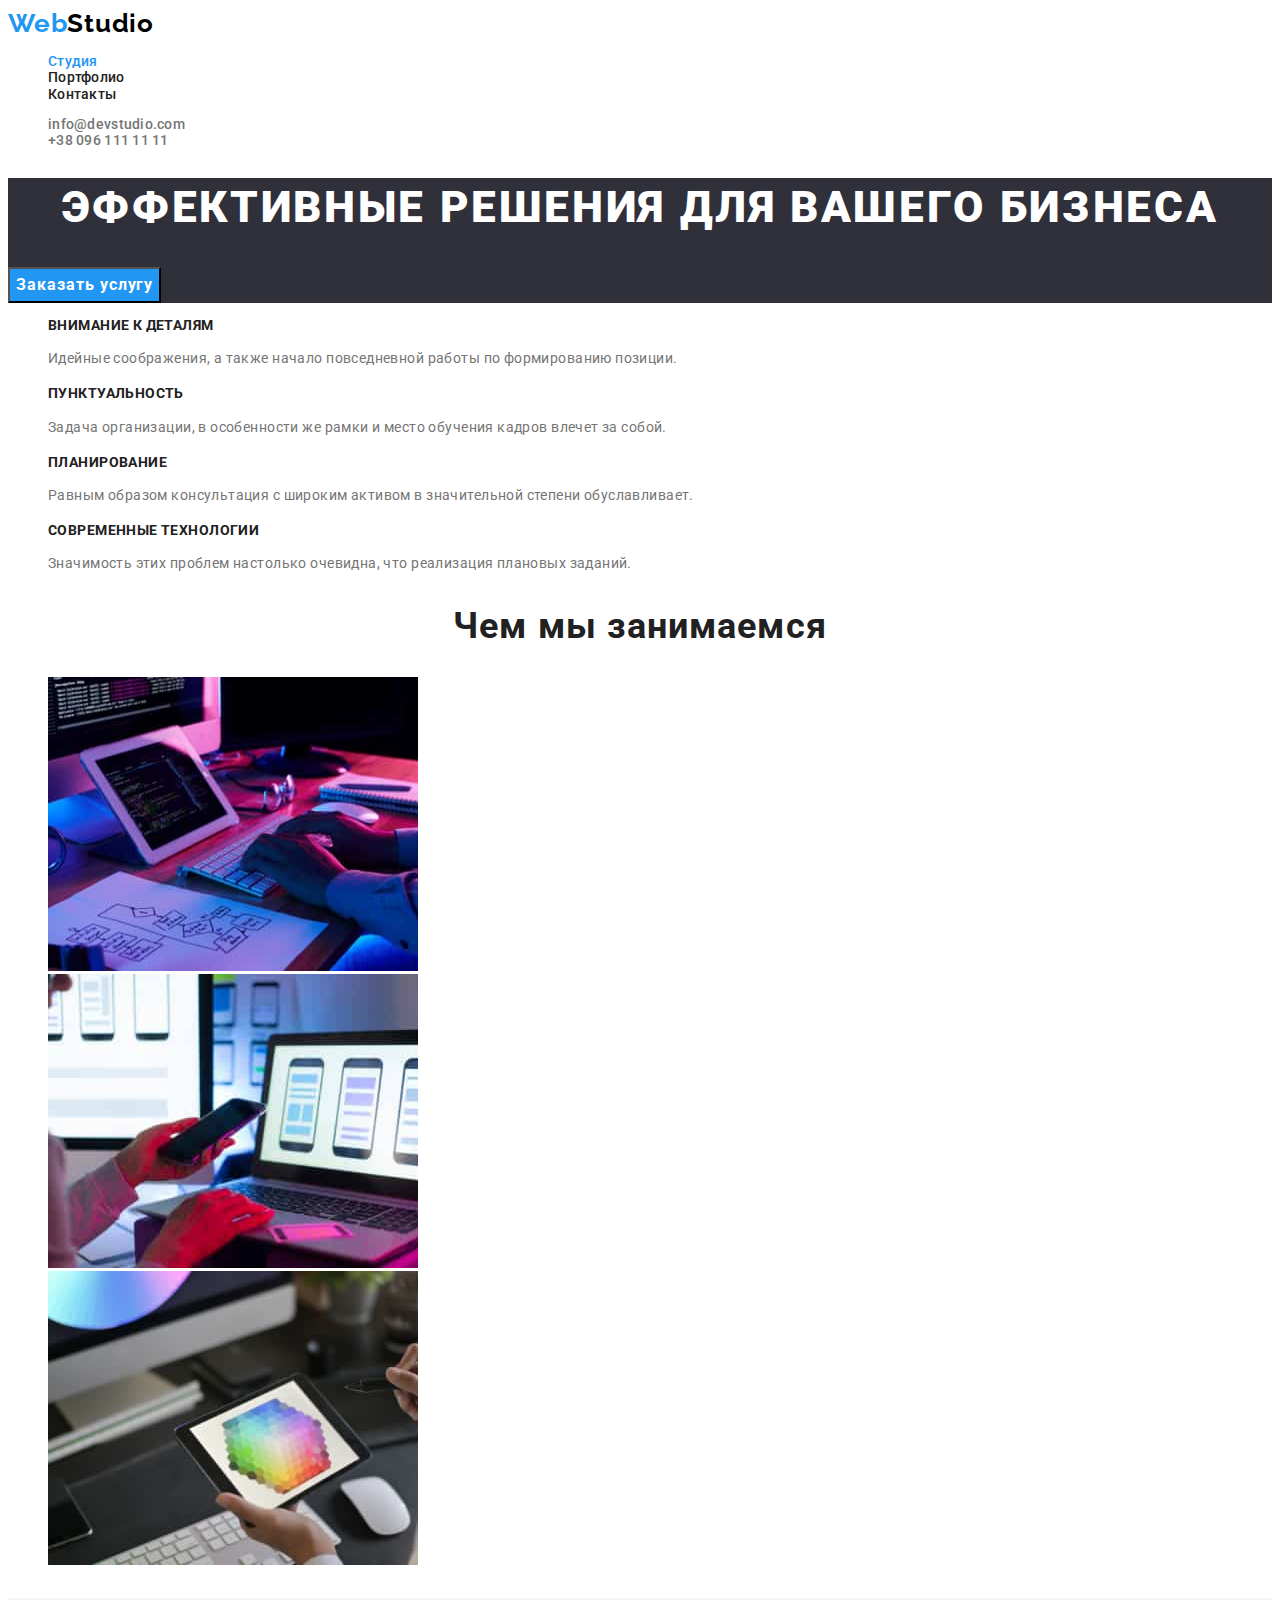
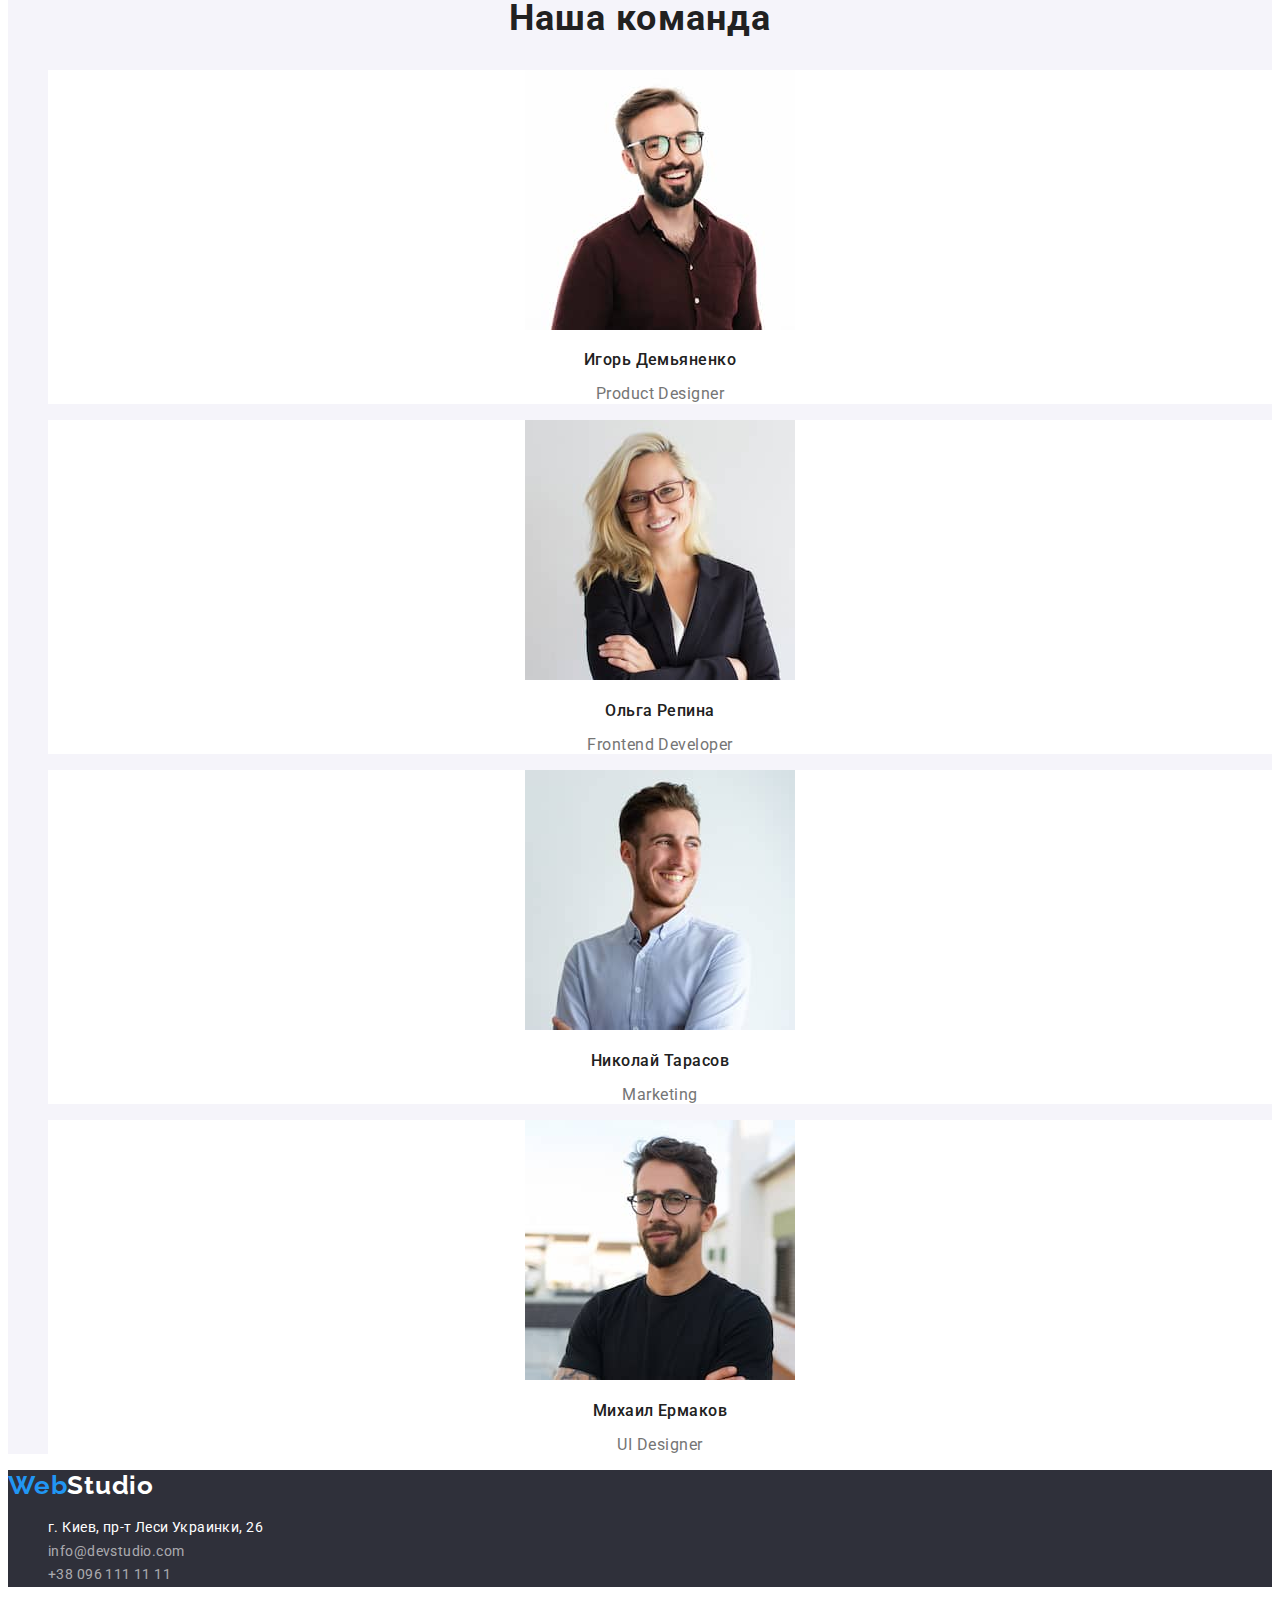
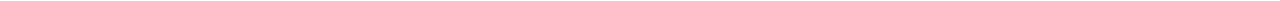
==== index.html @ c89c3334 "Initial commit" ====
<!DOCTYPE html>
<html lang="ru">
  <head>
    <meta charset="UTF-8" />
    <meta http-equiv="X-UA-Compatible" content="IE=edge" />
    <meta name="viewport" content="width=device-width, initial-scale=1.0" />
    <title>Студия</title>
    <link rel="preconnect" href="https://fonts.googleapis.com" />
    <link rel="preconnect" href="https://fonts.gstatic.com" crossorigin />
    <link
      href="https://fonts.googleapis.com/css2?family=Raleway:wght@700&family=Roboto:wght@400;500;700;900&display=swap"
      rel="stylesheet"
    />
    <link rel="stylesheet" href="./css/styles.css" />
    <link rel="shortcut icon" href="./images/favicon.ico" type="image/x-icon" />
  </head>
  <body>
    <header>
      <!-- LOGO of a site -->

      <nav>
        <a class="link logo" href="./index.html"
          >Web<span class="head-studio">Studio</span></a
        >

        <ul class="nopoint main-nav">
          <li>
            <a
              class="link nav-link main-nav-link link-active"
              href="./index.html"
              >Студия</a
            >
          </li>
          <li>
            <a class="link nav-link main-nav-link" href="./portfolio.html"
              >Портфолио</a
            >
          </li>
          <li><a class="link nav-link main-nav-link" href="">Контакты</a></li>
        </ul>
      </nav>

      <!-- contacts at header -->

      <ul class="nopoint contact-nav">
        <li>
          <a class="link nav-link" href="mailto:info@devstudio.com"
            >info@devstudio.com</a
          >
        </li>
        <li>
          <a class="link nav-link" href="tel:+380961111111"
            >+38 096 111 11 11</a
          >
        </li>
      </ul>
    </header>

    <main>
      <!-- The hero content -->

      <section class="hero">
        <h1 class="title hero-title">Эффективные решения для вашего бизнеса</h1>
        <button class="btn-active button hero-btn" type="button">
          Заказать услугу
        </button>
      </section>

      <!-- Qualities of a company -->

      <section class="qualities">
        <h2 class="visually-hidden">Качества компании</h2>
        <ul class="nopoint">
          <li>
            <h3 class="title title-qualities">Внимание к деталям</h3>
            <p class="text-qualities">
              Идейные соображения, а также начало повседневной работы по
              формированию позиции.
            </p>
          </li>

          <li>
            <h3 class="title title-qualities">Пунктуальность</h3>
            <p class="text-qualities">
              Задача организации, в особенности же рамки и место обучения кадров
              влечет за собой.
            </p>
          </li>

          <li>
            <h3 class="title title-qualities">Планирование</h3>
            <p class="text-qualities">
              Равным образом консультация с широким активом в значительной
              степени обуславливает.
            </p>
          </li>

          <li>
            <h3 class="title title-qualities">Современные технологии</h3>
            <p class="text-qualities">
              Значимость этих проблем настолько очевидна, что реализация
              плановых заданий.
            </p>
          </li>
        </ul>
      </section>

      <!-- photos of a company -->

      <section class="photos">
        <h2 class="title">Чем мы занимаемся</h2>
        <ul class="nopoint">
          <li>
            <img
              src="./images/box1.jpg"
              alt="Man's hands are working"
              width="370"
              height="294"
            />
          </li>
          <li>
            <img
              src="./images/box2.jpg"
              alt="Hands, laptop and phone"
              width="370"
              height="294"
            />
          </li>
          <li>
            <img
              src="./images/box3.jpg"
              alt="Choosing a color"
              width="370"
              height="294"
            />
          </li>
        </ul>
      </section>

      <!-- photos of workers -->

      <section class="workers">
        <h2 class="title">Наша команда</h2>
        <ul class="nopoint">
          <li class="card">
            <img
              src="./images/img1.jpg"
              alt="I. Demyanenko"
              width="270"
              height="260"
            />
            <h3 class="title name">Игорь Демьяненко</h3>
            <p lang="en">Product Designer</p>
          </li>
          <li class="card">
            <img
              src="./images/img2.jpg"
              alt="O. Repina"
              width="270"
              height="260"
            />
            <h3 class="title name">Ольга Репина</h3>
            <p lang="en">Frontend Developer</p>
          </li>
          <li class="card">
            <img
              src="./images/img3.jpg"
              alt="N. Tarasov"
              width="270"
              height="260"
            />
            <h3 class="title name">Николай Тарасов</h3>
            <p lang="en">Marketing</p>
          </li>
          <li class="card">
            <img
              src="./images/img4.jpg"
              alt="M. Yermakov"
              width="270"
              height="260"
            />
            <h3 class="title name">Михаил Ермаков</h3>
            <p lang="en">UI Designer</p>
          </li>
        </ul>
      </section>
    </main>

    <footer class="footer">
      <a class="link logo" href="./index.html"
        >Web<span class="bottom-studio">Studio</span></a
      >

      <address class="contact-info">
        <ul class="nopoint">
          <li>
            <a
              class="link contact-address"
              href="https://goo.gl/maps/6H8zDvz9oKY9i1Rz8"
              rel="noopener nofollow"
              >г. Киев, пр-т Леси Украинки, 26</a
            >
          </li>
          <li>
            <a class="link contact-link" href="mailto:info@devstudio.com"
              >info@devstudio.com</a
            >
          </li>
          <li>
            <a class="link contact-link" href="tel:+380961111111"
              >+38 096 111 11 11</a
            >
          </li>
        </ul>
      </address>
    </footer>
  </body>
</html>
---- css/styles.css ----
/* Объявим переменные */
:root {
    /* text clrs */
--main-clr: #2196F3;
--title-color: #212121;
--text-color: #757575;
--foot-adress: rgba(255, 255, 255, 0.6);
--white-clr: white;
    /* bg clrs */
--bg-clr-main: #2F303A;
--bg-clr-secondary: #F5F4FA;
    /* others */
--hover-btn: #188CE8; 
--box-height: 1.16;
--ltr-spasing: 0.03em;
}

/* глобальныe стилu */

body {
    font-family: 'Roboto', sans-serif;
    font-size: 14px;

    color: var(--text-color);
}
.nopoint {
    list-style: none;
}
/* link start */
.link {
    text-decoration: none;
    color: inherit;
}
.nav-link.link-active,
.link:hover,
.link:focus {
    color: var(--main-clr);
}
/* buttons start */
.button {
    font-family: inherit;
    font-size: 16px;
    font-weight: 500;
    
    cursor: pointer;
}
.button:hover,
.button:focus {
    color: var(--white-clr);
    background-color: var(--hover-btn);
}
.btn-active {
    color: var(--white-clr);
    background-color: var(--main-clr);
}
.btn-passive {
    color: var(--title-color);
    background-color: var(--bg-clr-secondary);
}
/* buttons end */
.visually-hidden {
    position: absolute;
    width: 1px;
    height: 1px;
    margin: -1px;
    border: 0;
    padding: 0;

    white-space: nowrap;
    clip-path: inset(100%);
    clip: rect(0 0 0 0);
    overflow: hidden;
}
.title {    
    color: var(--title-color);
}
.logo {
    font-family: 'Raleway', sans-serif;
    font-weight: 700;
    font-size: 26px;
    line-height: 1.2;
    letter-spacing: var(--ltr-spasing);

    color: var(--main-clr);
}

/* локальные стили */

/* header */
.head-studio {
    color: black;
}
.nav-link {
    font-weight: 500;
    font-size: 14px;
    line-height: var(--box-height);
    
    letter-spacing: 0.02em;
}
.main-nav-link {
    color: var(--title-color);
}
/* hero section */
.hero {
    background-color: var(--bg-clr-main);
}
.hero-title {
    font-weight: 900;
    font-size: 44px;
    line-height: 1.36;
    text-align: center;
    letter-spacing: 0.06em;
    text-transform: uppercase;

    color: var(--white-clr);
}
.hero-btn {
    line-height: 1.88;
    font-weight: 700;
    letter-spacing: 0.06em;
}
/* qualities section */
.title-qualities {
    font-size: inherit;
    line-height: var(--box-height);
    letter-spacing: var(--ltr-spasing);
    text-transform: uppercase;
}
.text-qualities {
    line-height: 1.71;
    letter-spacing: var(--ltr-spasing);
}
/* photos section */
.photos > .title,
.workers > .title {
    font-size: 36px;
    line-height: 1.16;
    text-align: center;
    letter-spacing: var(--ltr-spasing);
}
/* workers section */
.workers {
    background-color: var(--bg-clr-secondary);
}
.card {
    background-color: var(--white-clr);
    text-align: center;
    font-size: 16px;
    line-height: var(--box-height);
    letter-spacing: var(--ltr-spasing);
}
.name {
    font-weight: 500;
    font-size: inherit;
    line-height: 1.19;
    letter-spacing: var(--ltr-spasing);
}
/* footer section */
.footer {
    background-color: var(--bg-clr-main);
}
.bottom-studio {
    color: var(--white-clr);
}
.contact-info {
    font-style: inherit;
    font-size: 14px;
    line-height: 1.71;    
    letter-spacing: var(--ltr-spasing);
}
.contact-address {
    color: var(--white-clr);
}
.contact-link {
    color: var(--foot-adress);
}

/* END OF INDEX.HTML */


/* START PORTFOLIO.HTML */

.project-name {
    font-size: 18px;
    line-height: 2;
    letter-spacing: 0.06em;
}
.project-descrption {
    font-size: 16px;
    line-height: 1.88;
    letter-spacing: var(--ltr-spasing);
}
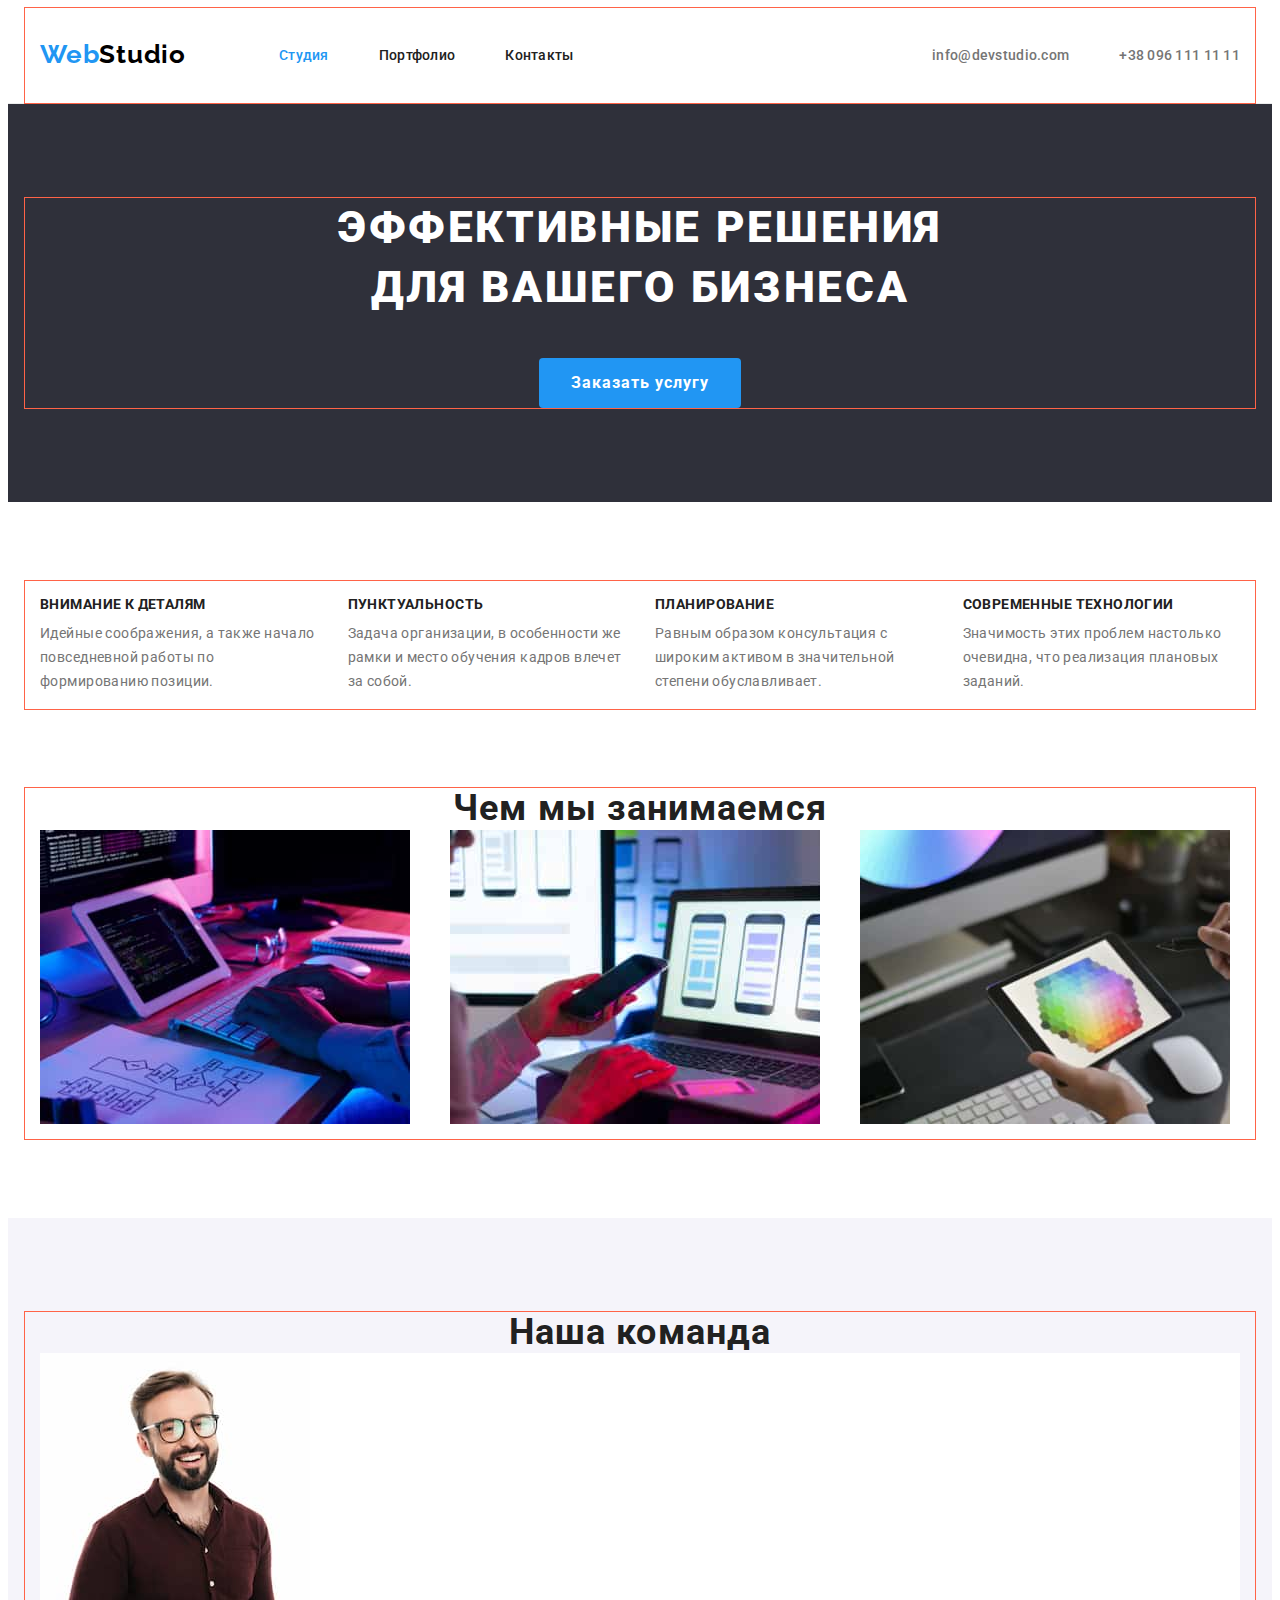
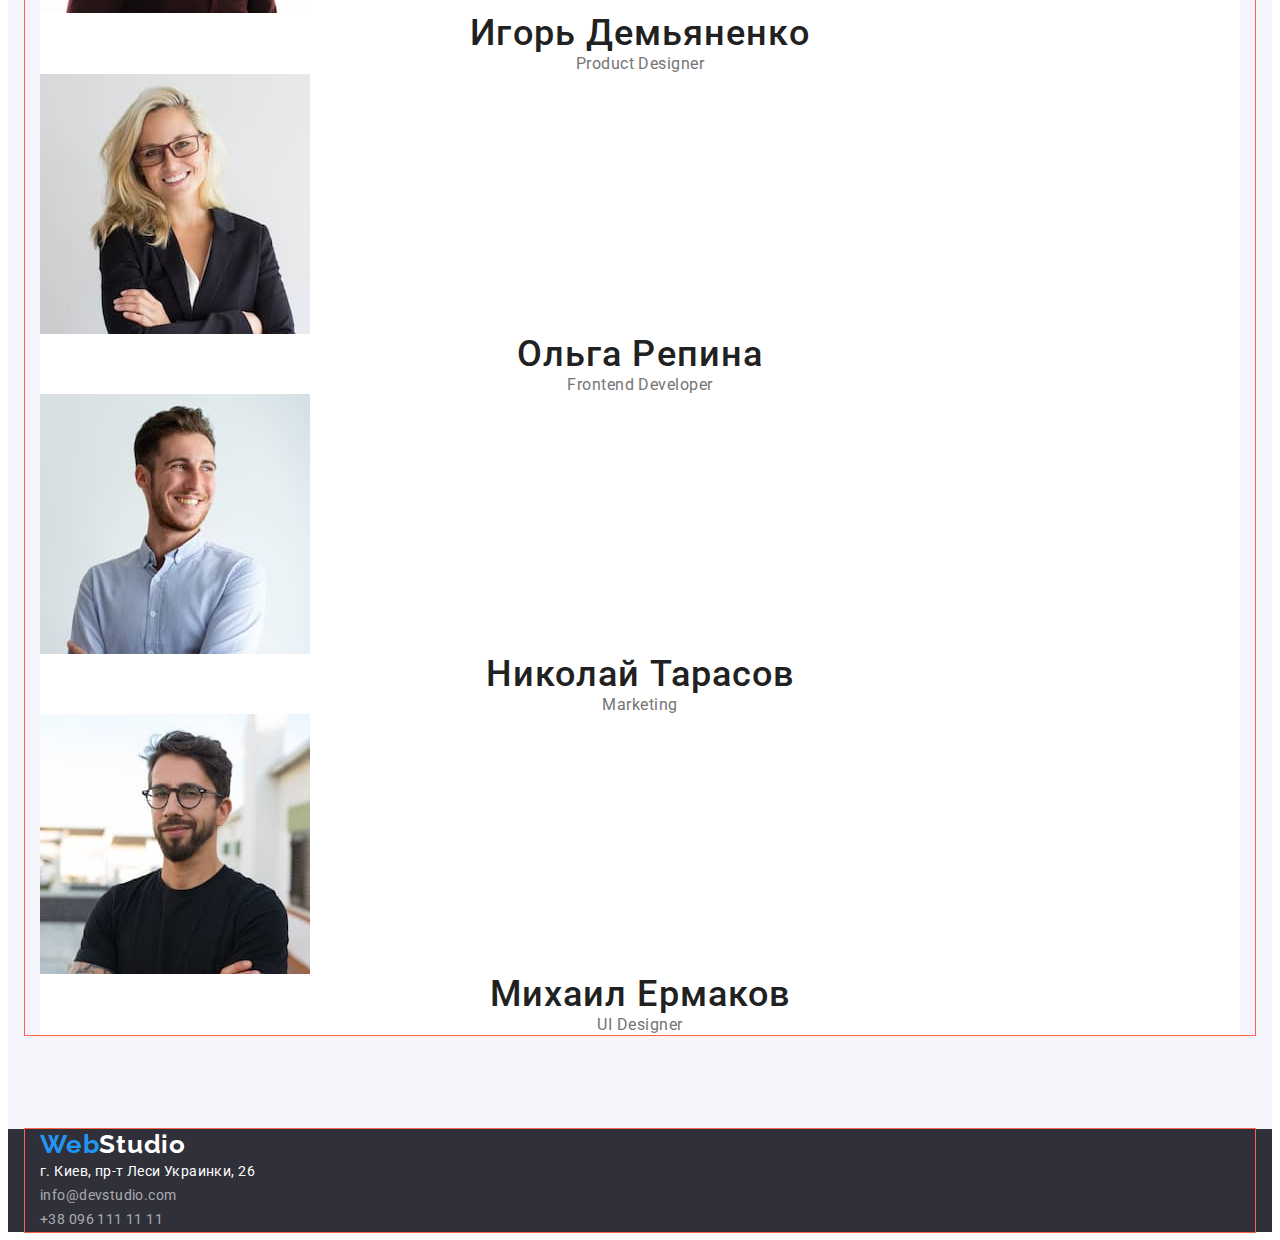
==== commit 04d31708: "3 sections" ====
--- a/index.html
+++ b/index.html
@@ -5,214 +5,239 @@
     <meta http-equiv="X-UA-Compatible" content="IE=edge" />
     <meta name="viewport" content="width=device-width, initial-scale=1.0" />
     <title>Студия</title>
+    <!-- fonts -->
     <link rel="preconnect" href="https://fonts.googleapis.com" />
     <link rel="preconnect" href="https://fonts.gstatic.com" crossorigin />
     <link
       href="https://fonts.googleapis.com/css2?family=Raleway:wght@700&family=Roboto:wght@400;500;700;900&display=swap"
       rel="stylesheet"
     />
+    <!-- normalize -->
+    <link
+      rel="stylesheet"
+      href="https://cdnjs.cloudflare.com/ajax/libs/modern-normalize/1.1.0/modern-normalize.min.css"
+      integrity="sha512-wpPYUAdjBVSE4KJnH1VR1HeZfpl1ub8YT/NKx4PuQ5NmX2tKuGu6U/JRp5y+Y8XG2tV+wKQpNHVUX03MfMFn9Q=="
+      crossorigin="anonymous"
+      referrerpolicy="no-referrer"
+    />
+    <!-- custom styles -->
     <link rel="stylesheet" href="./css/styles.css" />
     <link rel="shortcut icon" href="./images/favicon.ico" type="image/x-icon" />
   </head>
   <body>
-    <header>
+    <header class="header">
       <!-- LOGO of a site -->
-
-      <nav>
-        <a class="link logo" href="./index.html"
-          >Web<span class="head-studio">Studio</span></a
-        >
-
-        <ul class="nopoint main-nav">
-          <li>
-            <a
-              class="link nav-link main-nav-link link-active"
-              href="./index.html"
-              >Студия</a
-            >
-          </li>
-          <li>
-            <a class="link nav-link main-nav-link" href="./portfolio.html"
-              >Портфолио</a
-            >
-          </li>
-          <li><a class="link nav-link main-nav-link" href="">Контакты</a></li>
-        </ul>
-      </nav>
-
-      <!-- contacts at header -->
-
-      <ul class="nopoint contact-nav">
-        <li>
-          <a class="link nav-link" href="mailto:info@devstudio.com"
-            >info@devstudio.com</a
+      <div class="container header-container">
+        <nav class="header-nav">
+          <a class="link logo" href="./index.html"
+            >Web<span class="head-studio">Studio</span></a
           >
-        </li>
-        <li>
-          <a class="link nav-link" href="tel:+380961111111"
-            >+38 096 111 11 11</a
-          >
-        </li>
-      </ul>
-    </header>
-
-    <main>
-      <!-- The hero content -->
-
-      <section class="hero">
-        <h1 class="title hero-title">Эффективные решения для вашего бизнеса</h1>
-        <button class="btn-active button hero-btn" type="button">
-          Заказать услугу
-        </button>
-      </section>
-
-      <!-- Qualities of a company -->
-
-      <section class="qualities">
-        <h2 class="visually-hidden">Качества компании</h2>
-        <ul class="nopoint">
-          <li>
-            <h3 class="title title-qualities">Внимание к деталям</h3>
-            <p class="text-qualities">
-              Идейные соображения, а также начало повседневной работы по
-              формированию позиции.
-            </p>
-          </li>
-
-          <li>
-            <h3 class="title title-qualities">Пунктуальность</h3>
-            <p class="text-qualities">
-              Задача организации, в особенности же рамки и место обучения кадров
-              влечет за собой.
-            </p>
-          </li>
-
-          <li>
-            <h3 class="title title-qualities">Планирование</h3>
-            <p class="text-qualities">
-              Равным образом консультация с широким активом в значительной
-              степени обуславливает.
-            </p>
-          </li>
-
-          <li>
-            <h3 class="title title-qualities">Современные технологии</h3>
-            <p class="text-qualities">
-              Значимость этих проблем настолько очевидна, что реализация
-              плановых заданий.
-            </p>
-          </li>
-        </ul>
-      </section>
-
-      <!-- photos of a company -->
-
-      <section class="photos">
-        <h2 class="title">Чем мы занимаемся</h2>
-        <ul class="nopoint">
-          <li>
-            <img
-              src="./images/box1.jpg"
-              alt="Man's hands are working"
-              width="370"
-              height="294"
-            />
-          </li>
-          <li>
-            <img
-              src="./images/box2.jpg"
-              alt="Hands, laptop and phone"
-              width="370"
-              height="294"
-            />
-          </li>
-          <li>
-            <img
-              src="./images/box3.jpg"
-              alt="Choosing a color"
-              width="370"
-              height="294"
-            />
-          </li>
-        </ul>
-      </section>
-
-      <!-- photos of workers -->
-
-      <section class="workers">
-        <h2 class="title">Наша команда</h2>
-        <ul class="nopoint">
-          <li class="card">
-            <img
-              src="./images/img1.jpg"
-              alt="I. Demyanenko"
-              width="270"
-              height="260"
-            />
-            <h3 class="title name">Игорь Демьяненко</h3>
-            <p lang="en">Product Designer</p>
-          </li>
-          <li class="card">
-            <img
-              src="./images/img2.jpg"
-              alt="O. Repina"
-              width="270"
-              height="260"
-            />
-            <h3 class="title name">Ольга Репина</h3>
-            <p lang="en">Frontend Developer</p>
-          </li>
-          <li class="card">
-            <img
-              src="./images/img3.jpg"
-              alt="N. Tarasov"
-              width="270"
-              height="260"
-            />
-            <h3 class="title name">Николай Тарасов</h3>
-            <p lang="en">Marketing</p>
-          </li>
-          <li class="card">
-            <img
-              src="./images/img4.jpg"
-              alt="M. Yermakov"
-              width="270"
-              height="260"
-            />
-            <h3 class="title name">Михаил Ермаков</h3>
-            <p lang="en">UI Designer</p>
-          </li>
-        </ul>
-      </section>
-    </main>
-
-    <footer class="footer">
-      <a class="link logo" href="./index.html"
-        >Web<span class="bottom-studio">Studio</span></a
-      >
-
-      <address class="contact-info">
-        <ul class="nopoint">
-          <li>
-            <a
-              class="link contact-address"
-              href="https://goo.gl/maps/6H8zDvz9oKY9i1Rz8"
-              rel="noopener nofollow"
-              >г. Киев, пр-т Леси Украинки, 26</a
-            >
-          </li>
-          <li>
-            <a class="link contact-link" href="mailto:info@devstudio.com"
+
+          <ul class="nopoint main-nav">
+            <li class="main-nav-item">
+              <a
+                class="link nav-link main-nav-link link-active"
+                href="./index.html"
+                >Студия</a
+              >
+            </li>
+            <li class="main-nav-item">
+              <a class="link nav-link main-nav-link" href="./portfolio.html"
+                >Портфолио</a
+              >
+            </li>
+            <li class="main-nav-item">
+              <a class="link nav-link main-nav-link" href="">Контакты</a>
+            </li>
+          </ul>
+        </nav>
+
+        <!-- contacts at header -->
+
+        <ul class="nopoint contact-nav">
+          <li class="contact-nav-item">
+            <a class="link nav-link" href="mailto:info@devstudio.com"
               >info@devstudio.com</a
             >
           </li>
-          <li>
-            <a class="link contact-link" href="tel:+380961111111"
+          <li class="contact-nav-item">
+            <a class="link nav-link" href="tel:+380961111111"
               >+38 096 111 11 11</a
             >
           </li>
         </ul>
-      </address>
+      </div>
+    </header>
+
+    <main>
+      <!-- The hero content -->
+
+      <section class="hero section">
+        <div class="container">
+          <h1 class="title hero-title">
+            Эффективные решения<br />для вашего бизнеса
+          </h1>
+          <button class="btn-active button hero-btn" type="button">
+            Заказать услугу
+          </button>
+        </div>
+      </section>
+
+      <!-- Qualities of a company -->
+
+      <section class="qualities section">
+        <div class="container">
+          <h2 class="visually-hidden">Качества компании</h2>
+          <ul class="nopoint card-set">
+            <li class="card-set-item">
+              <h3 class="title title-qualities">Внимание к деталям</h3>
+              <p class="text-qualities">
+                Идейные соображения, а также начало повседневной работы по
+                формированию позиции.
+              </p>
+            </li>
+
+            <li class="card-set-item">
+              <h3 class="title title-qualities">Пунктуальность</h3>
+              <p class="text-qualities">
+                Задача организации, в особенности же рамки и место обучения
+                кадров влечет за собой.
+              </p>
+            </li>
+
+            <li class="card-set-item">
+              <h3 class="title title-qualities">Планирование</h3>
+              <p class="text-qualities">
+                Равным образом консультация с широким активом в значительной
+                степени обуславливает.
+              </p>
+            </li>
+
+            <li class="card-set-item">
+              <h3 class="title title-qualities">Современные технологии</h3>
+              <p class="text-qualities">
+                Значимость этих проблем настолько очевидна, что реализация
+                плановых заданий.
+              </p>
+            </li>
+          </ul>
+        </div>
+      </section>
+
+      <!-- photos of a company -->
+
+      <section class="photos section">
+        <div class="container">
+          <h2 class="title">Чем мы занимаемся</h2>
+          <ul class="nopoint card-set">
+            <li class="card-set-item">
+              <img
+                src="./images/box1.jpg"
+                alt="Man's hands are working"
+                width="370"
+                height="294"
+              />
+            </li>
+            <li class="card-set-item">
+              <img
+                src="./images/box2.jpg"
+                alt="Hands, laptop and phone"
+                width="370"
+                height="294"
+              />
+            </li>
+            <li class="card-set-item">
+              <img
+                src="./images/box3.jpg"
+                alt="Choosing a color"
+                width="370"
+                height="294"
+              />
+            </li>
+          </ul>
+        </div>
+      </section>
+
+      <!-- photos of workers -->
+
+      <section class="workers section">
+        <div class="container">
+          <h2 class="title">Наша команда</h2>
+          <ul class="nopoint">
+            <li class="card">
+              <img
+                src="./images/img1.jpg"
+                alt="I. Demyanenko"
+                width="270"
+                height="260"
+              />
+              <h3 class="title name">Игорь Демьяненко</h3>
+              <p lang="en">Product Designer</p>
+            </li>
+            <li class="card">
+              <img
+                src="./images/img2.jpg"
+                alt="O. Repina"
+                width="270"
+                height="260"
+              />
+              <h3 class="title name">Ольга Репина</h3>
+              <p lang="en">Frontend Developer</p>
+            </li>
+            <li class="card">
+              <img
+                src="./images/img3.jpg"
+                alt="N. Tarasov"
+                width="270"
+                height="260"
+              />
+              <h3 class="title name">Николай Тарасов</h3>
+              <p lang="en">Marketing</p>
+            </li>
+            <li class="card">
+              <img
+                src="./images/img4.jpg"
+                alt="M. Yermakov"
+                width="270"
+                height="260"
+              />
+              <h3 class="title name">Михаил Ермаков</h3>
+              <p lang="en">UI Designer</p>
+            </li>
+          </ul>
+        </div>
+      </section>
+    </main>
+
+    <footer class="footer">
+      <div class="container">
+        <a class="link logo" href="./index.html"
+          >Web<span class="bottom-studio">Studio</span></a
+        >
+
+        <address class="contact-info">
+          <ul class="nopoint">
+            <li>
+              <a
+                class="link contact-address"
+                href="https://goo.gl/maps/6H8zDvz9oKY9i1Rz8"
+                rel="noopener nofollow"
+                >г. Киев, пр-т Леси Украинки, 26</a
+              >
+            </li>
+            <li>
+              <a class="link contact-link" href="mailto:info@devstudio.com"
+                >info@devstudio.com</a
+              >
+            </li>
+            <li>
+              <a class="link contact-link" href="tel:+380961111111"
+                >+38 096 111 11 11</a
+              >
+            </li>
+          </ul>
+        </address>
+      </div>
     </footer>
   </body>
 </html>
--- a/css/styles.css
+++ b/css/styles.css
@@ -1,192 +1,277 @@
 /* Объявим переменные */
 :root {
-    /* text clrs */
---main-clr: #2196F3;
---title-color: #212121;
---text-color: #757575;
---foot-adress: rgba(255, 255, 255, 0.6);
---white-clr: white;
-    /* bg clrs */
---bg-clr-main: #2F303A;
---bg-clr-secondary: #F5F4FA;
-    /* others */
---hover-btn: #188CE8; 
---box-height: 1.16;
---ltr-spasing: 0.03em;
+  /* text clrs */
+  --main-clr: #2196f3;
+  --title-color: #212121;
+  --text-color: #757575;
+  --foot-adress: rgba(255, 255, 255, 0.6);
+  --white-clr: white;
+  /* bg clrs */
+  --bg-clr-main: #2f303a;
+  --bg-clr-secondary: #f5f4fa;
+  /* others */
+  --hover-btn: #188ce8;
+  --frame-clr: #ececec;
+  --box-height: 1.16;
+  --ltr-spasing: 0.03em;
+  --indent: 30px;
 }
 
 /* глобальныe стилu */
 
 body {
-    font-family: 'Roboto', sans-serif;
-    font-size: 14px;
-
-    color: var(--text-color);
+  font-family: "Roboto", sans-serif;
+  font-size: 14px;
+  color: var(--text-color);
+}
+h1,
+h2,
+h3,
+h4,
+h5,
+h6,
+ul,
+p {
+  margin: 0;
+  padding: 0;
+}
+img {
+  display: block;
+  max-width: 100%;
+  height: auto;
 }
 .nopoint {
-    list-style: none;
+  list-style: none;
 }
 /* link start */
 .link {
-    text-decoration: none;
-    color: inherit;
+  text-decoration: none;
+  color: inherit;
 }
 .nav-link.link-active,
 .link:hover,
 .link:focus {
-    color: var(--main-clr);
+  color: var(--main-clr);
 }
 /* buttons start */
 .button {
-    font-family: inherit;
-    font-size: 16px;
-    font-weight: 500;
-    
-    cursor: pointer;
+  font-family: inherit;
+  font-size: 16px;
+  font-weight: 500;
+  border-radius: 4px;
+  border: none;
+
+  cursor: pointer;
 }
 .button:hover,
 .button:focus {
-    color: var(--white-clr);
-    background-color: var(--hover-btn);
+  color: var(--white-clr);
+  background-color: var(--hover-btn);
 }
 .btn-active {
-    color: var(--white-clr);
-    background-color: var(--main-clr);
+  color: var(--white-clr);
+  background-color: var(--main-clr);
 }
 .btn-passive {
-    color: var(--title-color);
-    background-color: var(--bg-clr-secondary);
+  color: var(--title-color);
+  background-color: var(--bg-clr-secondary);
 }
 /* buttons end */
 .visually-hidden {
-    position: absolute;
-    width: 1px;
-    height: 1px;
-    margin: -1px;
-    border: 0;
-    padding: 0;
-
-    white-space: nowrap;
-    clip-path: inset(100%);
-    clip: rect(0 0 0 0);
-    overflow: hidden;
-}
-.title {    
-    color: var(--title-color);
+  position: absolute;
+  width: 1px;
+  height: 1px;
+  margin: -1px;
+  border: 0;
+  padding: 0;
+
+  white-space: nowrap;
+  clip-path: inset(100%);
+  clip: rect(0 0 0 0);
+  overflow: hidden;
+}
+.title {
+  color: var(--title-color);
 }
 .logo {
-    font-family: 'Raleway', sans-serif;
-    font-weight: 700;
-    font-size: 26px;
-    line-height: 1.2;
-    letter-spacing: var(--ltr-spasing);
-
-    color: var(--main-clr);
-}
-
+  font-family: "Raleway", sans-serif;
+  font-weight: 700;
+  font-size: 26px;
+  line-height: 1.2;
+  letter-spacing: var(--ltr-spasing);
+
+  color: var(--main-clr);
+}
+.container {
+  width: 1200px;
+  padding: 0 15px;
+  margin-left: auto;
+  margin-right: auto;
+
+  outline: 1px solid tomato;
+}
+.section {
+  padding-top: 94px;
+  padding-bottom: 94px;
+}
+/* calc of margin for all cards */
+.card-set {
+  display: flex;
+  flex-wrap: wrap;
+  margin: calc(var(--indent) / -2);
+}
+.card-set-item {
+  flex-basis: calc((100% - var(--items) * var(--indent)) / var(--items));
+  margin: calc(var(--indent) / 2);
+}
 /* локальные стили */
 
 /* header */
+
 .head-studio {
-    color: black;
+  color: black;
 }
 .nav-link {
-    font-weight: 500;
-    font-size: 14px;
-    line-height: var(--box-height);
-    
-    letter-spacing: 0.02em;
+  font-weight: 500;
+  font-size: 14px;
+  line-height: var(--box-height);
+
+  letter-spacing: 0.02em;
+}
+.nav-link,
+.logo {
+  padding: 31px 0 33px 0;
+}
+.header-container,
+.header-nav,
+.main-nav,
+.contact-nav {
+  display: flex;
+}
+.main-nav-item:not(:last-child),
+.contact-nav-item:not(:last-child) {
+  margin-right: 50px;
+}
+.header-nav,
+.header-container {
+  align-items: center;
+}
+.logo {
+  margin-right: 93px;
+}
+.contact-nav {
+  margin-left: auto;
 }
 .main-nav-link {
-    color: var(--title-color);
-}
+  color: var(--title-color);
+}
+.header {
+  border-bottom: 1px solid var(--frame-clr);
+}
+
 /* hero section */
 .hero {
-    background-color: var(--bg-clr-main);
+  text-align: center;
+
+  background-color: var(--bg-clr-main);
 }
 .hero-title {
-    font-weight: 900;
-    font-size: 44px;
-    line-height: 1.36;
-    text-align: center;
-    letter-spacing: 0.06em;
-    text-transform: uppercase;
-
-    color: var(--white-clr);
+  margin-bottom: 40px;
+
+  font-weight: 900;
+  font-size: 44px;
+  line-height: 1.36;
+  text-align: center;
+  letter-spacing: 0.06em;
+  text-transform: uppercase;
+
+  color: var(--white-clr);
 }
 .hero-btn {
-    line-height: 1.88;
-    font-weight: 700;
-    letter-spacing: 0.06em;
+  padding: 10px 32px;
+
+  line-height: 1.88;
+  font-weight: 700;
+  letter-spacing: 0.06em;
 }
 /* qualities section */
 .title-qualities {
-    font-size: inherit;
-    line-height: var(--box-height);
-    letter-spacing: var(--ltr-spasing);
-    text-transform: uppercase;
+  margin-bottom: 10px;
+
+  font-size: inherit;
+  line-height: var(--box-height);
+  letter-spacing: var(--ltr-spasing);
+  text-transform: uppercase;
 }
 .text-qualities {
-    line-height: 1.71;
-    letter-spacing: var(--ltr-spasing);
+  line-height: 1.71;
+  letter-spacing: var(--ltr-spasing);
+}
+.qualities .card-set {
+  --items: 4;
+}
+.qualities {
+  padding-bottom: 0;
 }
 /* photos section */
-.photos > .title,
-.workers > .title {
-    font-size: 36px;
-    line-height: 1.16;
-    text-align: center;
-    letter-spacing: var(--ltr-spasing);
+.photos .title,
+.workers .title {
+  font-size: 36px;
+  line-height: 1.16;
+  text-align: center;
+  letter-spacing: var(--ltr-spasing);
+}
+.photos .card-set {
+  --items: 3;
 }
 /* workers section */
 .workers {
-    background-color: var(--bg-clr-secondary);
+  background-color: var(--bg-clr-secondary);
 }
 .card {
-    background-color: var(--white-clr);
-    text-align: center;
-    font-size: 16px;
-    line-height: var(--box-height);
-    letter-spacing: var(--ltr-spasing);
+  background-color: var(--white-clr);
+  text-align: center;
+  font-size: 16px;
+  line-height: var(--box-height);
+  letter-spacing: var(--ltr-spasing);
 }
 .name {
-    font-weight: 500;
-    font-size: inherit;
-    line-height: 1.19;
-    letter-spacing: var(--ltr-spasing);
+  font-weight: 500;
+  font-size: inherit;
+  line-height: 1.19;
+  letter-spacing: var(--ltr-spasing);
 }
 /* footer section */
 .footer {
-    background-color: var(--bg-clr-main);
+  background-color: var(--bg-clr-main);
 }
 .bottom-studio {
-    color: var(--white-clr);
+  color: var(--white-clr);
 }
 .contact-info {
-    font-style: inherit;
-    font-size: 14px;
-    line-height: 1.71;    
-    letter-spacing: var(--ltr-spasing);
+  font-style: inherit;
+  font-size: 14px;
+  line-height: 1.71;
+  letter-spacing: var(--ltr-spasing);
 }
 .contact-address {
-    color: var(--white-clr);
+  color: var(--white-clr);
 }
 .contact-link {
-    color: var(--foot-adress);
+  color: var(--foot-adress);
 }
 
 /* END OF INDEX.HTML */
 
-
 /* START PORTFOLIO.HTML */
 
 .project-name {
-    font-size: 18px;
-    line-height: 2;
-    letter-spacing: 0.06em;
+  font-size: 18px;
+  line-height: 2;
+  letter-spacing: 0.06em;
 }
 .project-descrption {
-    font-size: 16px;
-    line-height: 1.88;
-    letter-spacing: var(--ltr-spasing);
-}+  font-size: 16px;
+  line-height: 1.88;
+  letter-spacing: var(--ltr-spasing);
+}
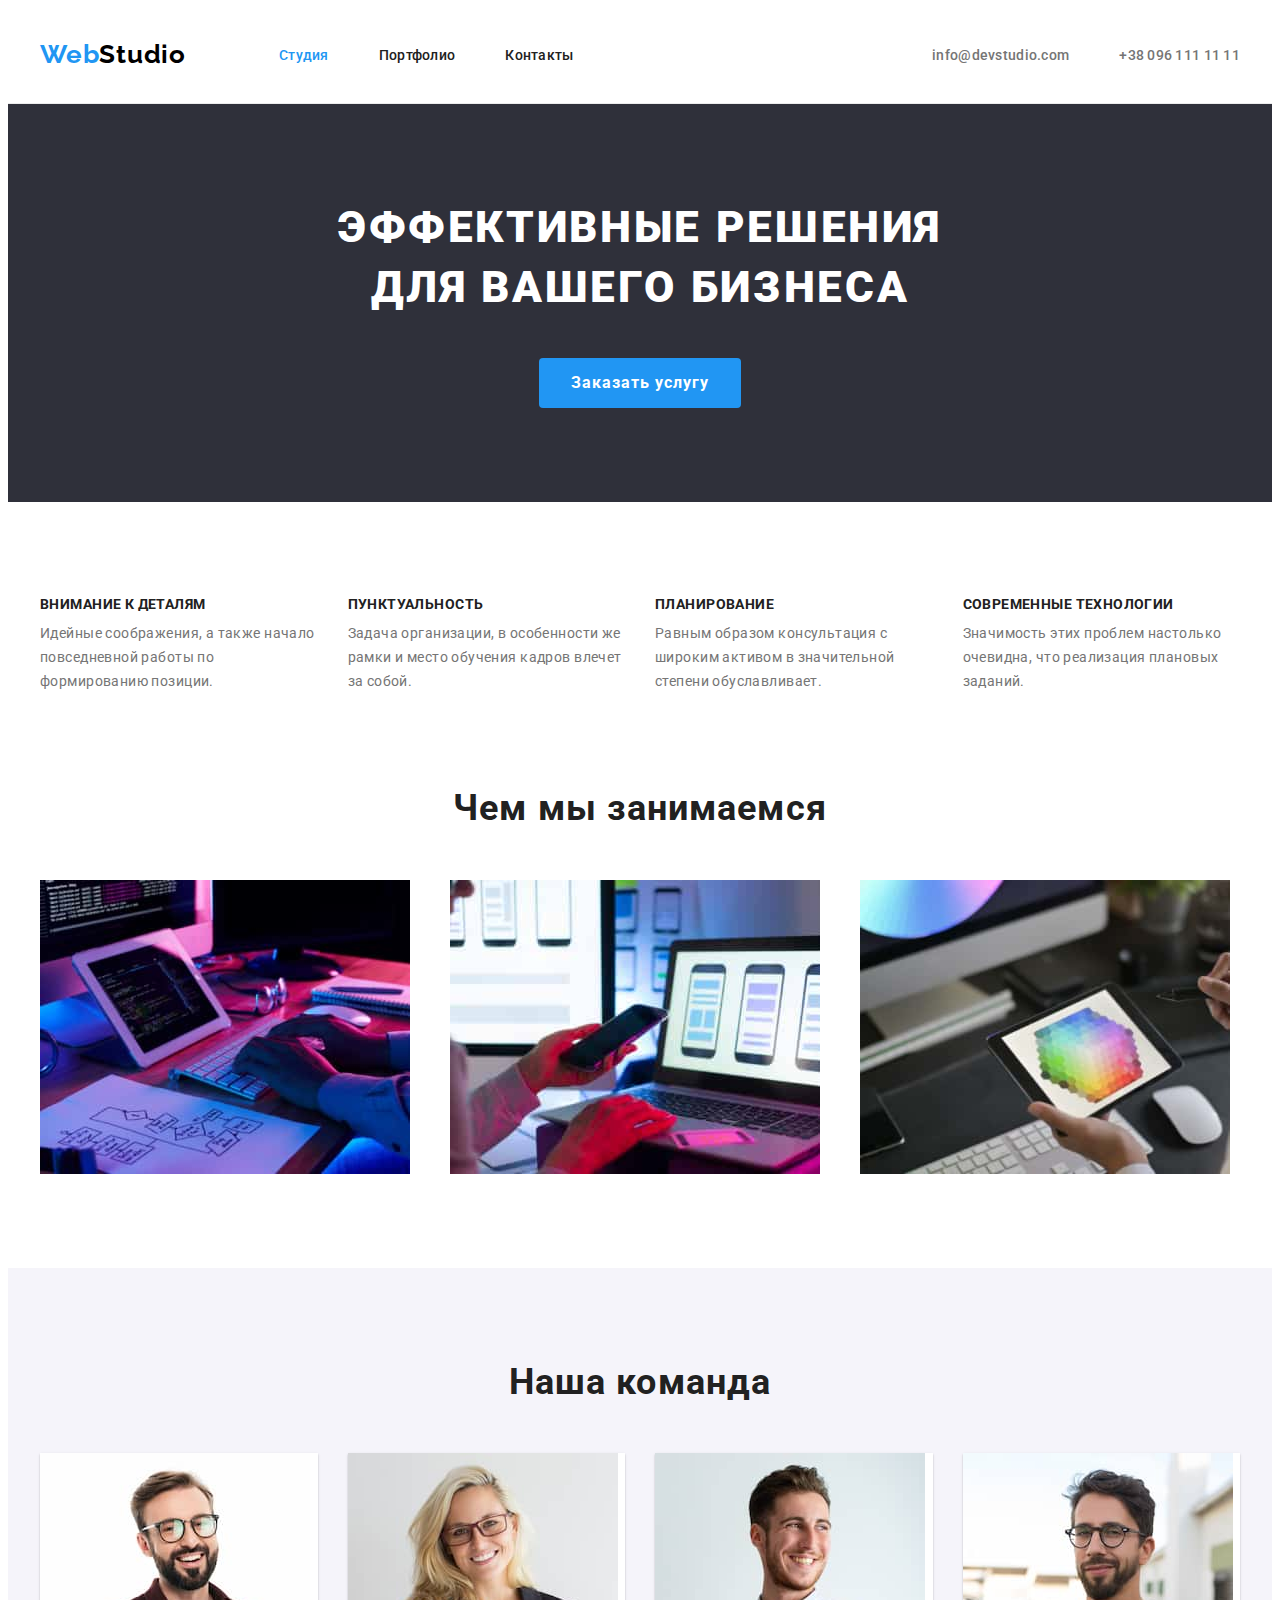
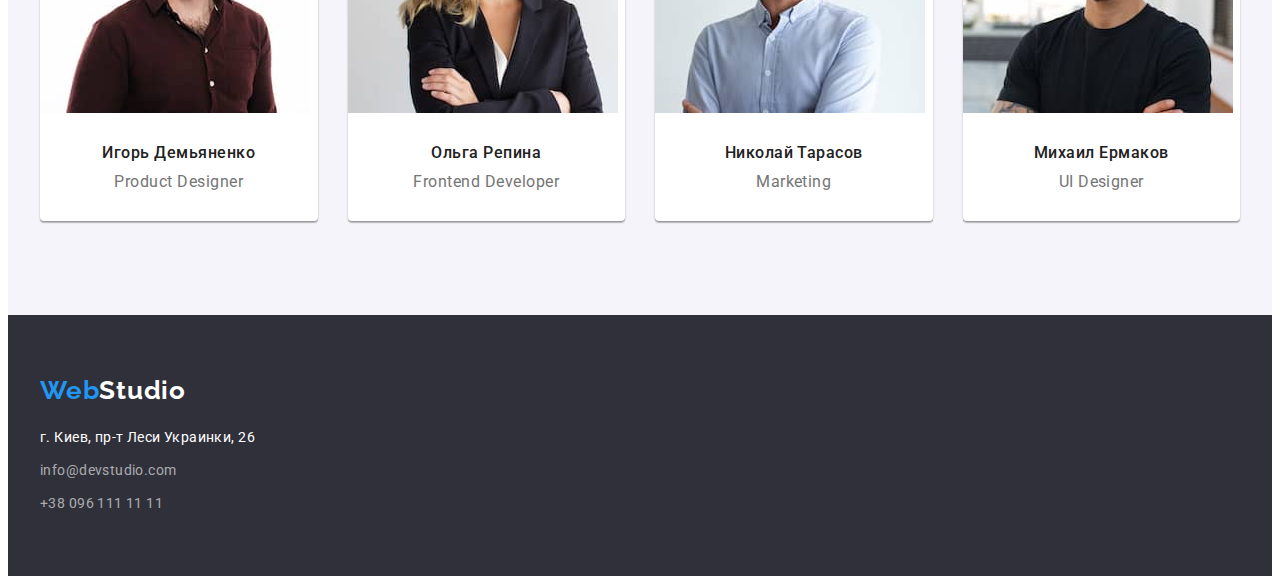
==== commit 0a982d6d: "index complete" ====
--- a/index.html
+++ b/index.html
@@ -128,7 +128,7 @@
 
       <section class="photos section">
         <div class="container">
-          <h2 class="title">Чем мы занимаемся</h2>
+          <h2 class="title photos-title">Чем мы занимаемся</h2>
           <ul class="nopoint card-set">
             <li class="card-set-item">
               <img
@@ -162,9 +162,9 @@
 
       <section class="workers section">
         <div class="container">
-          <h2 class="title">Наша команда</h2>
-          <ul class="nopoint">
-            <li class="card">
+          <h2 class="title workers-title">Наша команда</h2>
+          <ul class="nopoint card-set">
+            <li class="card card-set-item">
               <img
                 src="./images/img1.jpg"
                 alt="I. Demyanenko"
@@ -174,7 +174,7 @@
               <h3 class="title name">Игорь Демьяненко</h3>
               <p lang="en">Product Designer</p>
             </li>
-            <li class="card">
+            <li class="card card-set-item">
               <img
                 src="./images/img2.jpg"
                 alt="O. Repina"
@@ -184,7 +184,7 @@
               <h3 class="title name">Ольга Репина</h3>
               <p lang="en">Frontend Developer</p>
             </li>
-            <li class="card">
+            <li class="card card-set-item">
               <img
                 src="./images/img3.jpg"
                 alt="N. Tarasov"
@@ -194,7 +194,7 @@
               <h3 class="title name">Николай Тарасов</h3>
               <p lang="en">Marketing</p>
             </li>
-            <li class="card">
+            <li class="card card-set-item">
               <img
                 src="./images/img4.jpg"
                 alt="M. Yermakov"
@@ -217,20 +217,21 @@
 
         <address class="contact-info">
           <ul class="nopoint">
-            <li>
+            <li class="footer-item">
               <a
                 class="link contact-address"
                 href="https://goo.gl/maps/6H8zDvz9oKY9i1Rz8"
+                target="_blank"
                 rel="noopener nofollow"
                 >г. Киев, пр-т Леси Украинки, 26</a
               >
             </li>
-            <li>
+            <li class="footer-item">
               <a class="link contact-link" href="mailto:info@devstudio.com"
                 >info@devstudio.com</a
               >
             </li>
-            <li>
+            <li class="footer-item">
               <a class="link contact-link" href="tel:+380961111111"
                 >+38 096 111 11 11</a
               >
--- a/css/styles.css
+++ b/css/styles.css
@@ -108,7 +108,7 @@
   margin-left: auto;
   margin-right: auto;
 
-  outline: 1px solid tomato;
+  /* outline: 1px solid tomato; */
 }
 .section {
   padding-top: 94px;
@@ -214,8 +214,10 @@
   padding-bottom: 0;
 }
 /* photos section */
-.photos .title,
-.workers .title {
+.photos-title,
+.workers-title {
+  margin-bottom: 50px;
+
   font-size: 36px;
   line-height: 1.16;
   text-align: center;
@@ -229,21 +231,42 @@
   background-color: var(--bg-clr-secondary);
 }
 .card {
+  padding-bottom: 30px;
   background-color: var(--white-clr);
   text-align: center;
   font-size: 16px;
   line-height: var(--box-height);
   letter-spacing: var(--ltr-spasing);
+
+  box-shadow: 0px 1px 3px rgba(0, 0, 0, 0.12), 0px 1px 1px rgba(0, 0, 0, 0.14),
+    0px 2px 1px rgba(0, 0, 0, 0.2);
+  border-radius: 0px 0px 4px 4px;
 }
 .name {
+  margin-top: 30px;
+  margin-bottom: 10px;
+
   font-weight: 500;
   font-size: inherit;
   line-height: 1.19;
   letter-spacing: var(--ltr-spasing);
 }
+.workers .card-set {
+  --items: 4;
+}
 /* footer section */
 .footer {
+  padding: 60px 0;
   background-color: var(--bg-clr-main);
+}
+.footer .logo {
+  display: inline-block;
+  margin-bottom: 20px;
+  margin-right: 0;
+  padding: 0;
+}
+.footer-item:not(:last-child) {
+  margin-bottom: 9px;
 }
 .bottom-studio {
   color: var(--white-clr);
